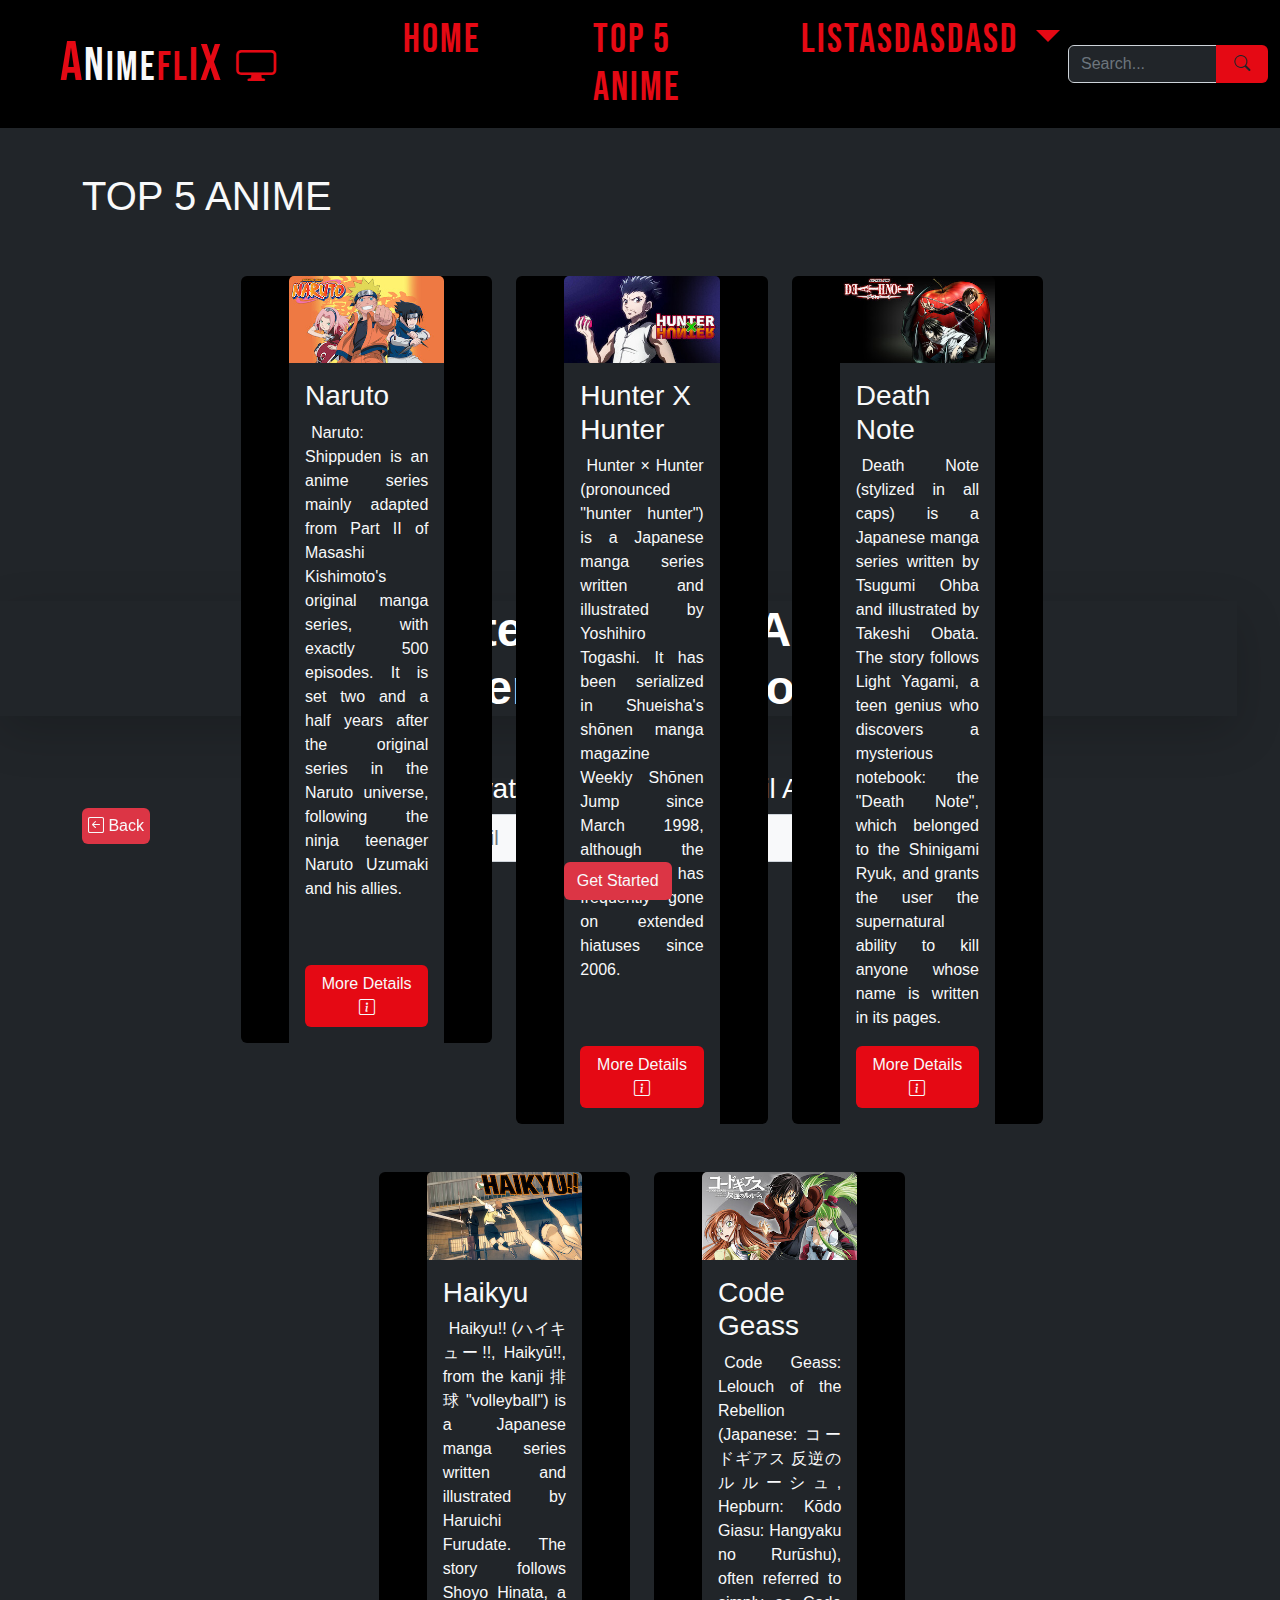
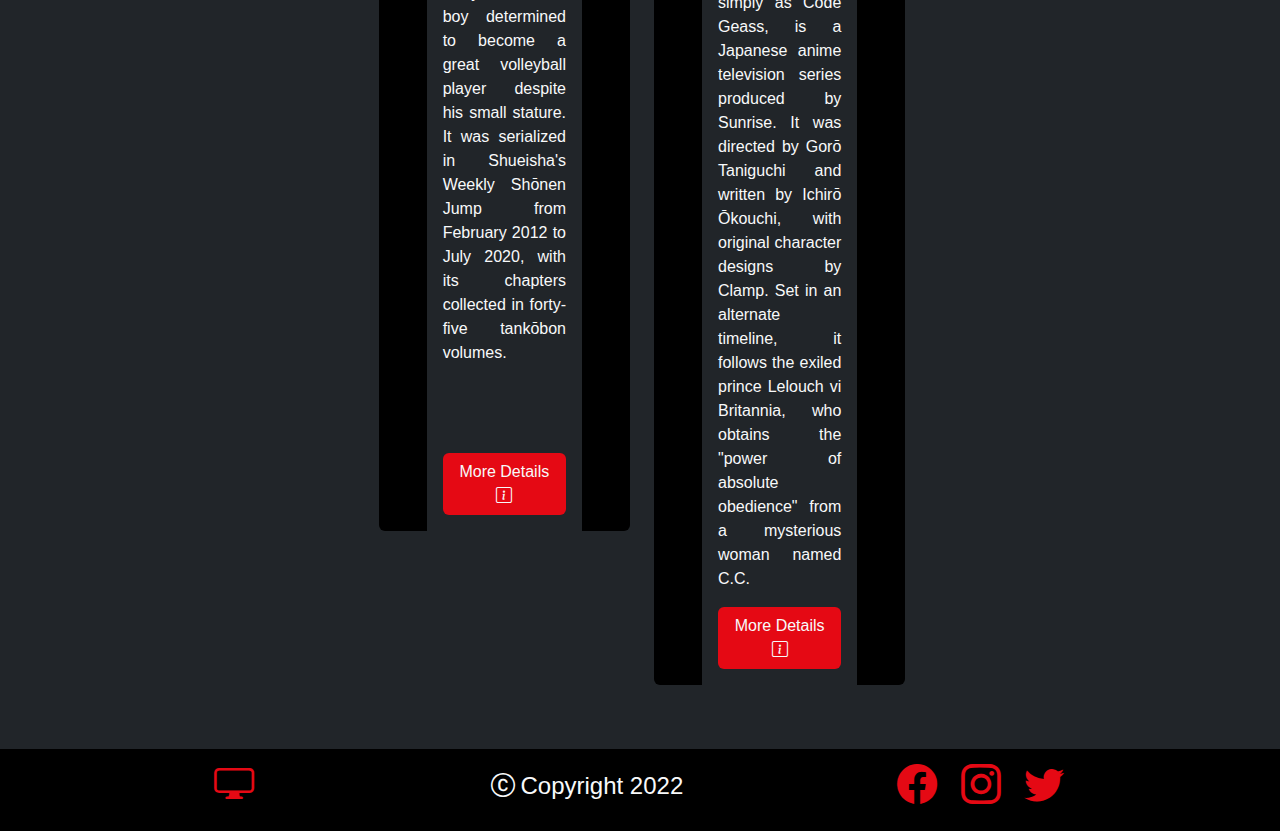
==== index.html @ 0fa2b672 "Message" ====
<!DOCTYPE html>
<html lang="en">
<head>
    <meta charset="UTF-8">
    <meta http-equiv="X-UA-Compatible" content="IE=edge">
    <meta name="viewport" content="width=device-width, initial-scale=1.0">
    <title>ANIMEFLIX</title>
    <link rel="icon" type="image/x-icon" href="favicon.ico">
    <link rel="stylesheet" href="css/bootstrap.css">
    <link rel="stylesheet" href="bootstrap.css">
    <link rel="stylesheet" href="style11.css">
    <link rel="stylesheet" href="https://cdn.jsdelivr.net/npm/bootstrap-icons@1.9.1/font/bootstrap-icons.css">
    <link rel="preconnect" href="https://fonts.googleapis.com">
    <link rel="preconnect" href="https://fonts.gstatic.com" crossorigin>
    <link rel="preconnect" href="https://fonts.googleapis.com">
    <link rel="preconnect" href="https://fonts.gstatic.com" crossorigin>
    <link href="https://fonts.googleapis.com/css2?family=Bebas+Neue&family=Splash&display=swap" rel="stylesheet">
    


</head>
<body  class="bg-dark">
    
    <!-- Navigation Bar -->
    <nav class="navbar navbar-expand-lg bg-black fixed-top">
        <div class="container-fluid">
            <a class="navbar-brand" href="WD11_EXERCISE11_MEJOS.html">
                <h1 class="text-menu" id="navbar-brand">
                    <span id="letter-a">A</span><span class="letter-n text-light">N</span><span class="text-light">IME</span>FL<span class="letter-i">I</span><span id="letter-x">X</span> <i class="bi bi-display"></i>
                </h1>
            </a>
            <button class="navbar-toggler" data-bs-toggle="collapse" data-bs-target="#navbarExample">
                <span class="navbar-toggler-icon bg-menu"></span>
            </button>
            <div class="collapse navbar-collapse" id="navbarExample">
                <ul class="navbar-nav mx-auto text-menu h1">
                    <li class="nav-item text-menu">
                        <a class="nav-link text-menu" href="WD11_EXERCISE11_MEJOS.html">HOME</a>
                    </li>
                    <li class="nav-item text-menu">
                        <a class="nav-link text-menu" href="WD11_EXERCISE11_MEJOS.html#top5-anime">Top 5 Anime</a>
                    </li>
                    <li class="nav-item dropdown">
                        <a class="nav-link dropdown-toggle text-menu show" href="#" id="dropDownSample" data-bs-toggle="dropdown">
                            Listasdasdasd
                        </a>
                        <ul class="dropdown-menu bg-dark" aria-labelledby="dropDownSample">
                            <li class="list-item">
                                <a class="dropdown-item text-menu h1" href="animenaruto.html">Naruto</a>
                            </li>
                            <li class="list-item">
                                <a class="dropdown-item text-menu h1" href="animehunterx.html">Hunter X Hunter</a>
                            </li>
                            <li class="list-item">
                                <a class="dropdown-item text-menu h1" href="animedeathnote.html">Death Note</a>
                            </li>
                            <li class="list-item">
                                <a class="dropdown-item text-menu h1" href="animehaikyu.html">Haikyu</a>
                            </li>
                            <li class="list-item">
                                <a class="dropdown-item text-menu h1" href="animecodegeass.html">Code Geass</a>
                            </li>
                        </ul>
                    </li>
                </ul>
            </div>
            <form class="input-group search-top" style="max-width:200px">
                <input type="text" class="form-control bg-dark text-light" placeholder="Search...">
                
                <button class="btn" id="btn-danger"><i class="bi bi-search"></i></button>
            </form>
            
        </div>
    </nav>
    <br><br><br>
    <!-- End of Navigation Bar -->
    
    

    <!-- Carousel -->
    <div id="carouselSlide" class="carousel slide" data-bs-ride="carousel">
        <div class="carousel-indicators">
            <button data-bs-target="#carouselSlide" data-bs-slide-to="0" class="active"></button>
            <button data-bs-target="#carouselSlide" data-bs-slide-to="1"></button>
            <button data-bs-target="#carouselSlide" data-bs-slide-to="2"></button>
            <button data-bs-target="#carouselSlide" data-bs-slide-to="3"></button>
            <button data-bs-target="#carouselSlide" data-bs-slide-to="4"></button>
        </div>
        <div class="carousel-inner">
            <div class="carousel-item active">
                <img src="naruto01.png" alt="" class="d-block w-100">
            </div>
            <div class="carousel-item">
                <img src="hxh01.png" alt="" class="d-block w-100">
            </div>
            <div class="carousel-item">
                <img src="deathnote01.png" alt="" class="d-block w-100">
            </div>
            <div class="carousel-item">
                <img src="haikyu01.png" alt="" class="d-block w-100">
            </div>
            <div class="carousel-item">
                <img src="codegeass01.png" alt="" class="d-block w-100">
            </div>
        </div>
        <button class="carousel-control-prev" type="button" data-bs-target="#carouselSlide" data-bs-slide="prev">
            <span class="carousel-control-prev-icon"></span>
            <span class="visually-hidden">Previous</span>
        </button>
        <button class="carousel-control-next" type="button" data-bs-target="#carouselSlide" data-bs-slide="next">
            <span class="carousel-control-next-icon"></span>
            <span class="visually-hidden">Next</span>
        </button>
    </div>
    <!-- Static Text in Carousel -->
    <div class="main-text">
        <div class="col-md-12 text-center">
            <h1 class="text-static shadow-lg">
                Unlimited movies, Anime <br> TV series, and more.
            </h1>
            <br><br>
            <h3>
                Ready to watch? Enter your Email Address
            </h3>
            <form class="container input-group">
                <div class="col-lg-4"></div>
                <div class="col-lg-4">
                    <input type="email" class="form-control bg-light form-control-lg" placeholder="Email">
                    <button class="btn bg-danger text-light" id="btn-danger">Get Started</button>
                </div>
                <div class="col-lg-4"></div>
            </form>
        </div>
    </div>
    <!-- End of Static Text in Carousel -->
    <div id="top5-anime" style="height: 100px;"></div>
    <!-- End of Carousel -->

    <!-- Bootstrap Grid Anime List -->
    <h1 class="container text-light text-h1">TOP 5 ANIME</h1>
    <br><br>
    <div class="row">
        <div class="col-md-2">
        </div>
        <div class="col-md-8">
           <div class="row">
                <div class="col-md-4 mb-5">
                    <div class="card px-lg-5 bg-black border-none">    
                        <img src="naruto03.jpg" class="card-img-top">
                        <div class="card-body bg-dark">
                            <h3 class="card-title text-light">Naruto</h3>
                            <p class="card-text text-light">
                                Naruto: Shippuden is an anime series mainly adapted from Part II of Masashi Kishimoto's original manga series, with exactly 500 episodes. It is set two and a half years after the original series in the Naruto universe, following the ninja teenager Naruto Uzumaki and his allies.
                            </p>
                            <br><br>
                            <a href="animenaruto.html" class="btn text-light stretched-link" id="btn-danger">More Details <i class="bi bi-info-square"></i></a>
                        </div> 
                    </div>
                </div>
                <div class="col-md-4 mb-5">
                    <div class="card px-lg-5 bg-black border-none">    
                        <img src="hxh03.jpg" class="card-img-top">
                        <div class="card-body bg-dark">
                            <h3 class="card-title text-light">Hunter X Hunter</h3>
                            <p class="card-text text-light">
                                Hunter × Hunter (pronounced "hunter hunter") is a Japanese manga series written and illustrated by Yoshihiro Togashi. It has been serialized in Shueisha's shōnen manga magazine Weekly Shōnen Jump since March 1998, although the manga has frequently gone on extended hiatuses since 2006.
                            </p>
                            <br><br>
                            <a href="animehunterx.html" class="btn text-light stretched-link" id="btn-danger">More Details <i class="bi bi-info-square"></i></a>
                        </div>   
                    </div>
                </div>
                <div class="col-md-4 mb-5">
                    <div class="card px-lg-5 bg-black border-none">    
                        <img src="deathnote03.jpg" class="card-img-top">
                        <div class="card-body bg-dark">
                            <h3 class="card-title text-light">Death Note</h3>
                            <p class="card-text text-light">
                                Death Note (stylized in all caps) is a Japanese manga series written by Tsugumi Ohba and illustrated by Takeshi Obata. The story follows Light Yagami, a teen genius who discovers a mysterious notebook: the "Death Note", which belonged to the Shinigami Ryuk, and grants the user the supernatural ability to kill anyone whose name is written in its pages.
                            </p>
                            <a href="animedeathnote.html" class="btn text-light stretched-link" id="btn-danger">More Details <i class="bi bi-info-square"></i></a>
                        </div>  
                    </div>
                </div>
            </div>
        </div>
        <div class="col-md-2 col2pad">
        </div>
    </div>
    <div class="row">
        <div class="col-md-2">
        </div>
        <div class="col-md-8">
           <div class="row">
            <div class="col-md-2"></div>
                <div class="col-md-4 mb-5">
                    <div class="card px-lg-5 bg-black border-none">    
                        <img src="haikyu03.jpg" class="card-img-top">
                        <div class="card-body bg-dark">
                            <h3 class="card-title text-light">Haikyu</h3>
                            <p class="card-text text-light">
                                Haikyu!! (ハイキュー!!, Haikyū!!, from the kanji 排球 "volleyball") is a Japanese manga series written and illustrated by Haruichi Furudate. The story follows Shoyo Hinata, a boy determined to become a great volleyball player despite his small stature. It was serialized in Shueisha's Weekly Shōnen Jump from February 2012 to July 2020, with its chapters collected in forty-five tankōbon volumes.
                            </p>
                            <br><br><br>
                            <a href="animehaikyu.html" class="btn text-light stretched-link" id="btn-danger">More Details <i class="bi bi-info-square"></i></a>
                        </div> 
                    </div>
                </div>
                <div class="col-md-4 mb-5">
                    <div class="card px-lg-5 bg-black border-none">    
                        <img src="codegeass03.jpg" class="card-img-top">
                        <div class="card-body bg-dark">
                            <h3 class="card-title text-light">Code Geass</h3>
                            <p class="card-text text-light">
                                Code Geass: Lelouch of the Rebellion (Japanese: コードギアス 反逆のルルーシュ, Hepburn: Kōdo Giasu: Hangyaku no Rurūshu), often referred to simply as Code Geass, is a Japanese anime television series produced by Sunrise. It was directed by Gorō Taniguchi and written by Ichirō Ōkouchi, with original character designs by Clamp. Set in an alternate timeline, it follows the exiled prince Lelouch vi Britannia, who obtains the "power of absolute obedience" from a mysterious woman named C.C.
                            </p>
                            <a href="animecodegeass.html" class="btn text-light stretched-link" id="btn-danger">More Details <i class="bi bi-info-square"></i></a>
                        </div>
                    </div>
                </div>
                <div class="col-md-2"></div>
            </div>
        </div>
        <div class="col-md-2 col2pad">
        </div>
    </div>
    <!-- End of Bootstrap Grid Anime List -->

    <!-- Back Button -->
    <div class="container fixed-bottom mb-5">
        <form>
            <h1 class="bi bi-arrow-left-square btn bg-danger text-light" onclick="history.back()">  Back
            </h1>
        </form>
    </div>
    <!-- End of Back Button -->
    
    <!-- Search Button Bottom -->
    <div class="d-flex justify-content-end mb-3 mx-3">
        <form class="input-group search-bottom" style="max-width:200px">
            <input type="text" class="form-control bg-dark text-light" placeholder="Search...">
            
            <button class="btn" id="btn-red"><i class="bi bi-search"></i></button>
        </form>
    </div>
    <!-- End of Search Button Bottom -->

    <!-- Footer -->
    <div class="navbar navbar-expand-lg bg-black bottom-container d-flex bg-dark justify-content-evenly">
            <a class="navbar-brand" href="WD11_EXERCISE11_MEJOS.html">
            <h1 class="text-danger">
                <i class="bi bi-display"></i>
            </h1>
            </a>
        <div>
            <h4 class="text-light"><i class="bi bi-c-circle"></i>Copyright 2022</h4>
        </div>
        <div class="h1">
            <a href="https://facebook.com/manjyomethunder" target="_blank" title="Facebook"> <i class="bi bi-facebook text-danger"></i></a>
            <a href="https://instagram.com/manjyomethunder" target="_blank" title="Instagram"> <i class="bi bi-instagram text-danger"></i></a>
            <a href="https://twitter.com/manjyomethunder" target="_blank" title="Twitter"> <i class="bi bi-twitter text-danger"></i></a>
        </div>
    </div>
    <!-- Footer -->
    
</body>
<script src="js/bootstrap.bundle.js"></script>
<script src="bootstrap.bundle.js"></script>
</html>
---- style11.css ----
body {
    font-family: Helvetica, sans-serif;
}

.main-text {
    color: #fff;
    position: absolute;
    bottom: 0px;
    width: 96.6667%;
}

ul li a:hover {
    background: white;
    
  }

.dropdown-item {
    width: auto;
}

.bi {
    padding: 5px;
}

.text-static {
    font-size: 300%;
    font-weight: bolder;
    font-family: sans-serif;
}

#letter-a {
    font-size: 1.4em;

}

#letter-x {
    font-size: 1.3em;
}

.letter-n {
    font-size: 1.15em;
}

.letter-i {
    font-size: 1.15em;
}

.h6 {
    color: grey;
}

.text-menu {
    color: rgb(229 9 20) !important;
    font-family: 'Bebas Neue';
    letter-spacing: 2px;
    margin-left: 3rem;
    margin-bottom: 0;
  
}

.text-danger {
    color: rgb(229 9 20) !important;
    font-family: 'Bebas Neue';
    letter-spacing: 2px;
   
    
}

.bg-menu {
    background-color: rgb(229 9 20) !important;
}

.text-red {
    color: rgb(229 9 20);
    
}

#bottom-icon {
    color: rgb(229 9 20);
    font-family: 'Bebas Neue';
    letter-spacing: 2px;
}

#btn-danger {
    background-color: rgb(229 9 20);
}

.bg-red {
    background-color: rgb(229 9 20) !important;
}

.imageTitle {
    top: 200px;
    left: 150px;
    position: absolute;
}

.border-none {
    border: 0;
}

p {
    text-indent: 5%;
    text-align: justify;
}

.res-image {
    height: 50rem;
    
}

.row {
    margin-right: 0px;
    margin-left: 2px;
  }

.h1 a:hover {
    background-color: white;
}

@media screen and (max-width: 769px) {
    .res-image {
        height: auto;
    }
}

@media screen and (max-width: 1200px) {
    .main-text {
        display: none;
    }
}

@media screen and (max-width: 510px) {
    .search-top {
        display: none;
    }
}

@media screen and (max-width: 769px) {
    #navbar-brand {
        margin-left: 2rem;
    }
}

@media screen and (max-width: 575px) {
    #navbar-brand {
        margin-left: 0.5rem;
    }
}

@media screen and (min-width: 511px) {
    .search-bottom {
        display: none;
    }
}
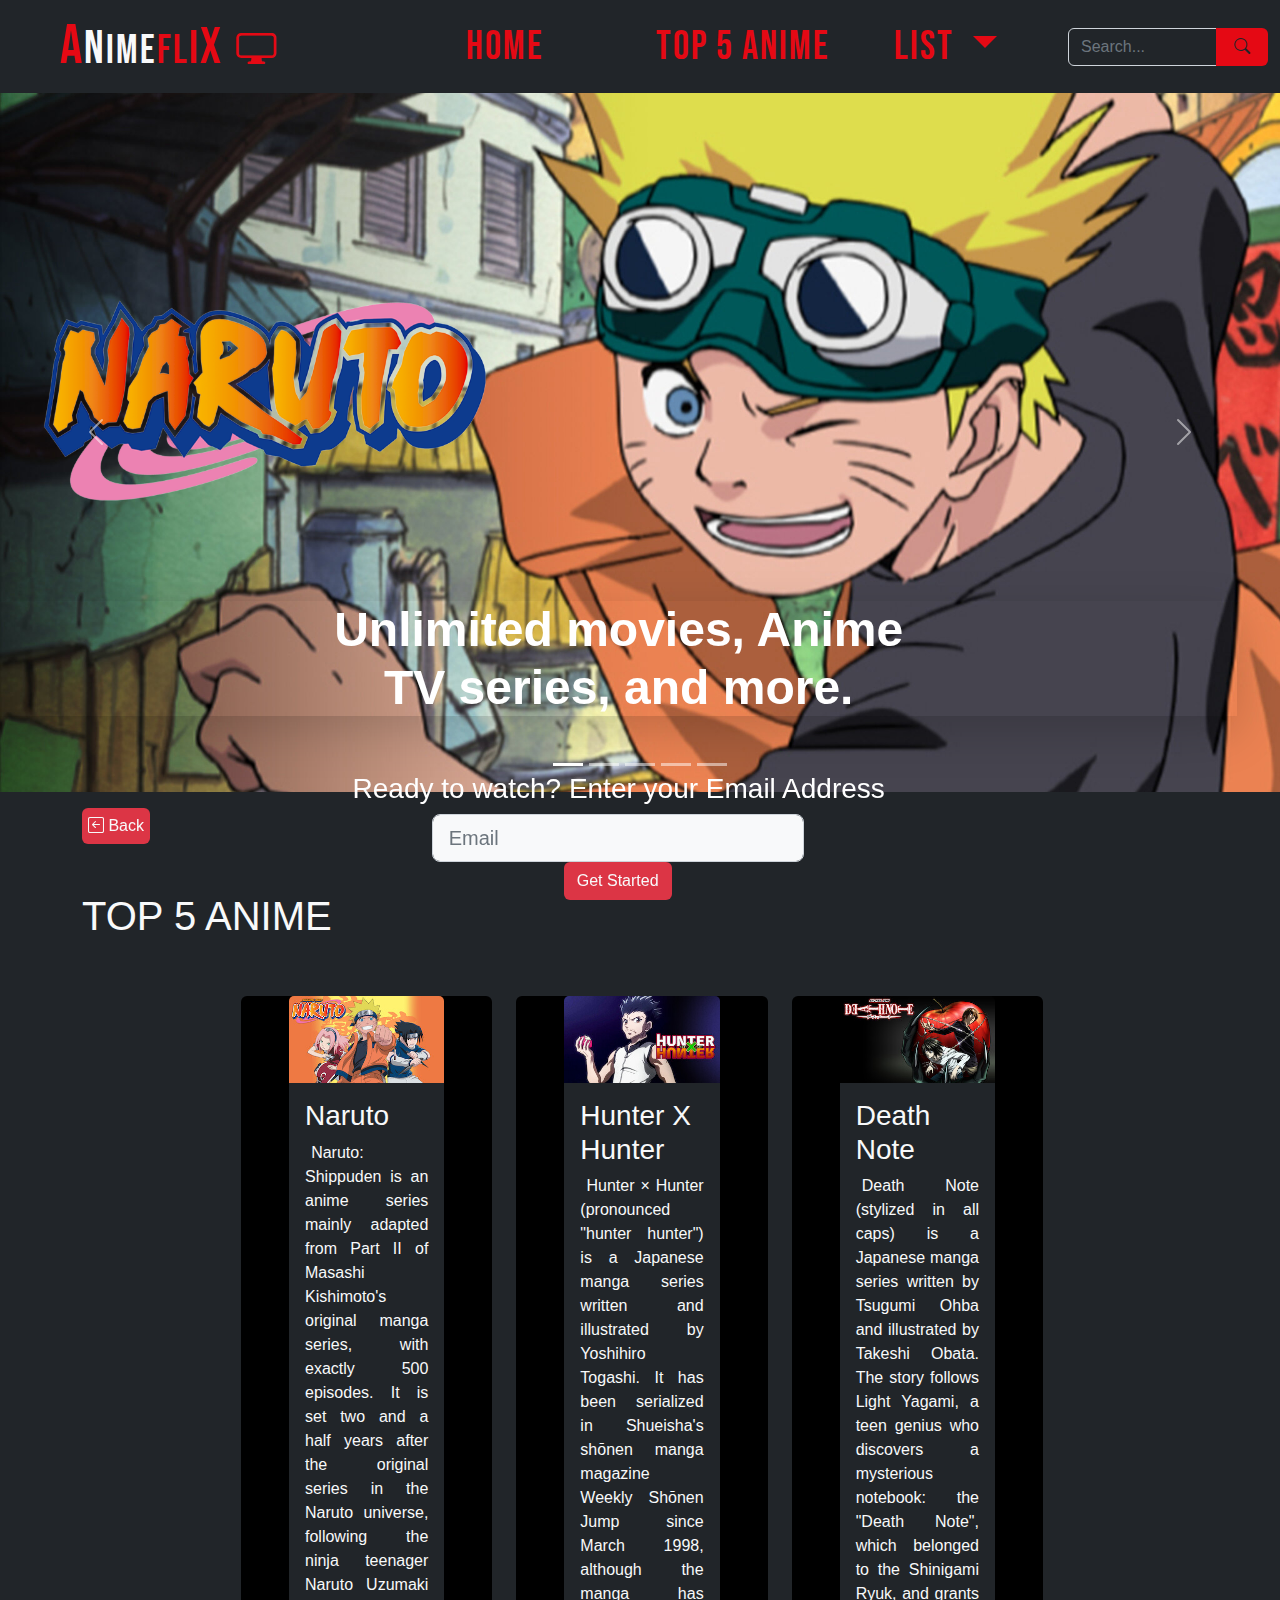
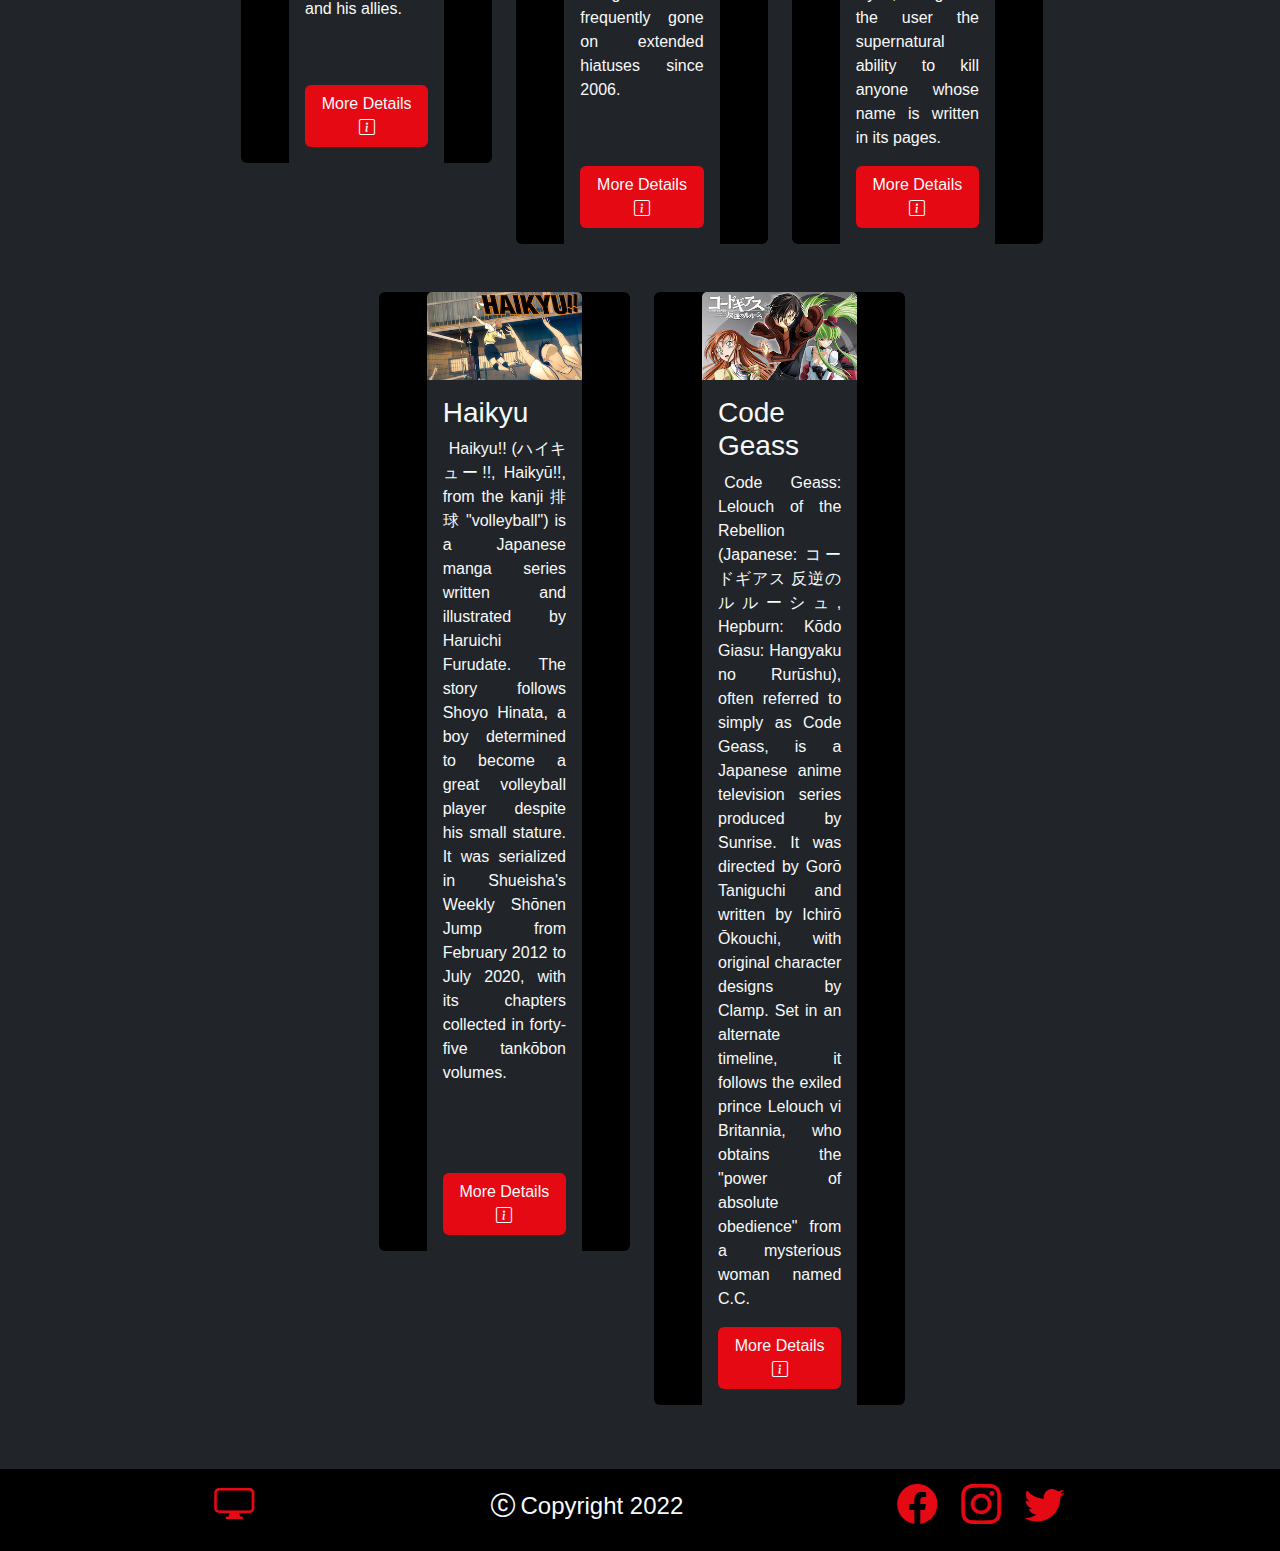
==== commit 503123f5: "first commit in first-phase-mejos branch" ====
--- a/index.html
+++ b/index.html
@@ -22,7 +22,7 @@
 <body  class="bg-dark">
     
     <!-- Navigation Bar -->
-    <nav class="navbar navbar-expand-lg bg-black fixed-top">
+    <nav class="navbar navbar-expand-lg bg-dark fixed-top">
         <div class="container-fluid">
             <a class="navbar-brand" href="WD11_EXERCISE11_MEJOS.html">
                 <h1 class="text-menu" id="navbar-brand">
@@ -42,7 +42,7 @@
                     </li>
                     <li class="nav-item dropdown">
                         <a class="nav-link dropdown-toggle text-menu show" href="#" id="dropDownSample" data-bs-toggle="dropdown">
-                            Listasdasdasd
+                            List
                         </a>
                         <ul class="dropdown-menu bg-dark" aria-labelledby="dropDownSample">
                             <li class="list-item">
